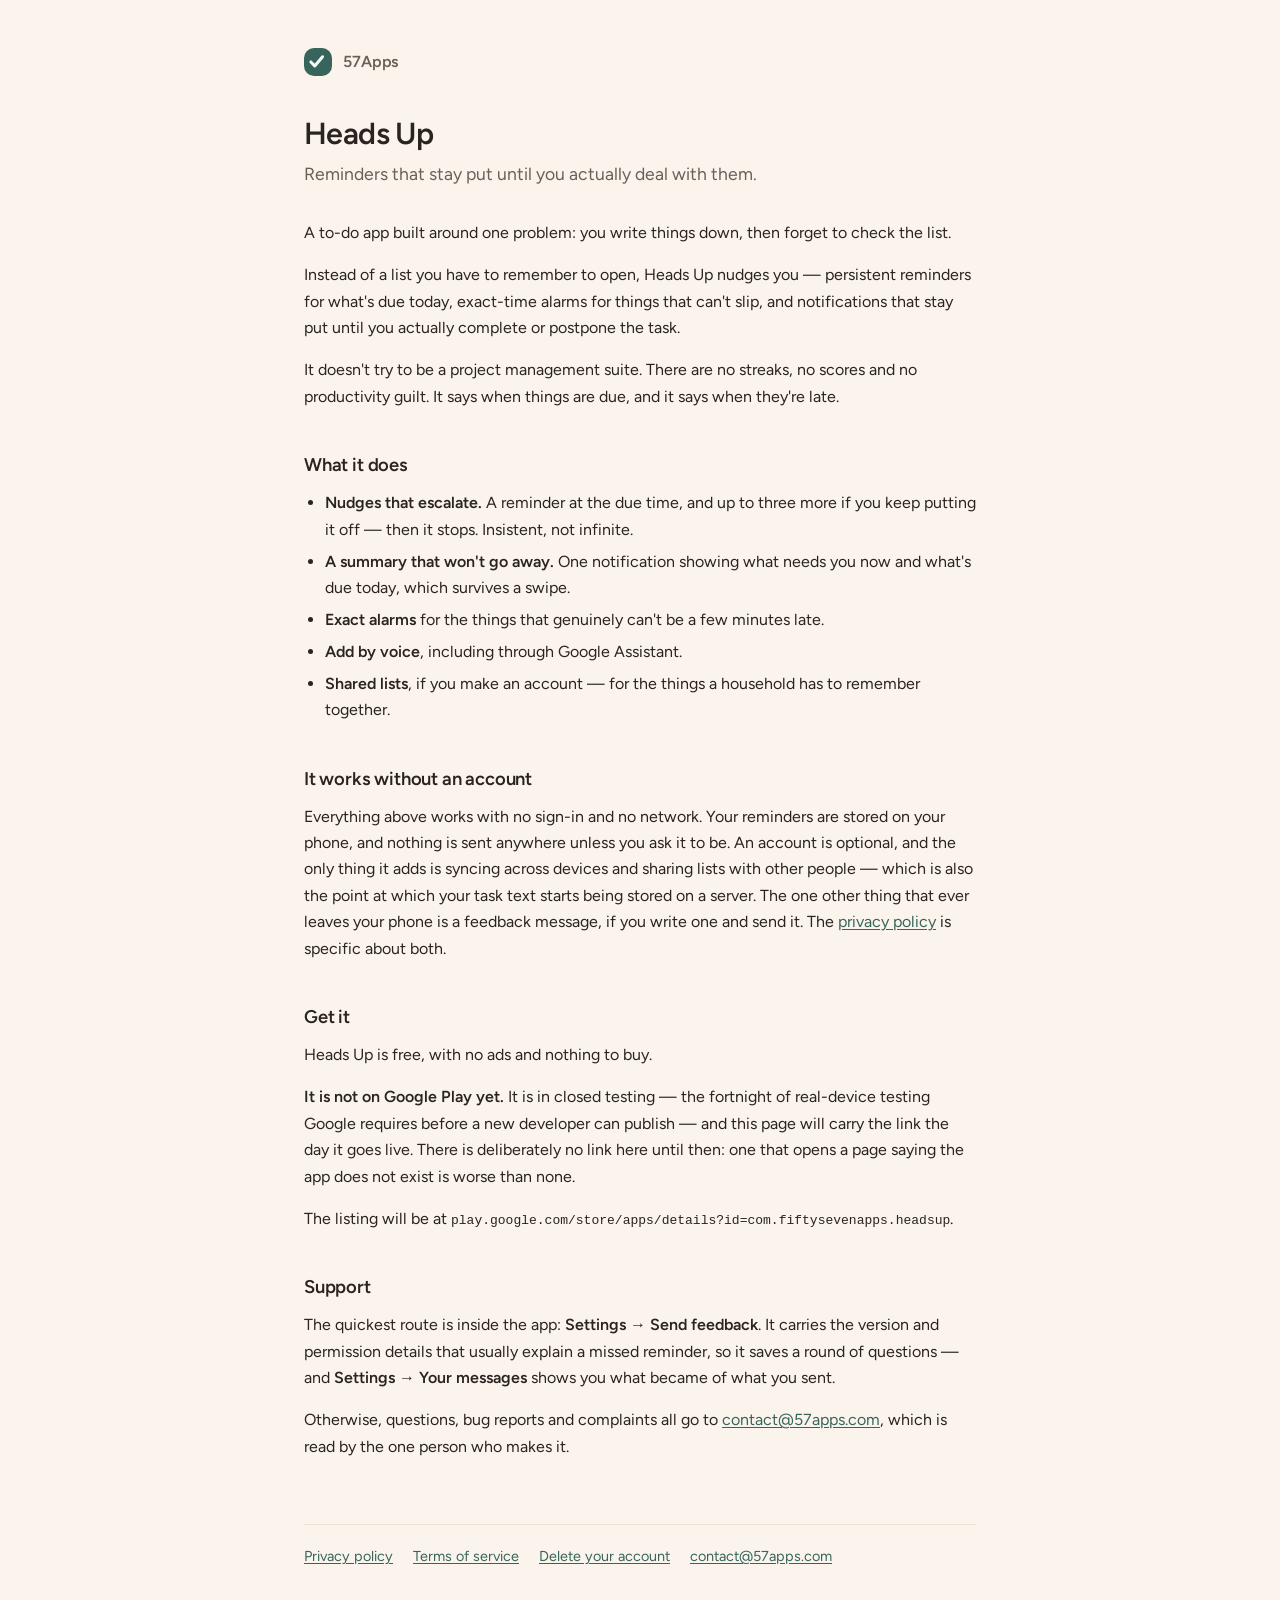
==== headsup/index.html @ 3720ea2e "Say that feedback leaves the phone, and correct two things that had drifted Heads Up has an in-app f" ====
<!doctype html>
<html lang="en">
<head>
<meta charset="utf-8">
<meta name="viewport" content="width=device-width, initial-scale=1">
<title>Heads Up — reminders that stay put</title>
<meta name="description" content="A to-do app built around one problem: you write things down, then forget to check the list. Heads Up nudges you until you deal with it.">
<meta name="theme-color" content="#FAF4EC" media="(prefers-color-scheme: light)">
<meta name="theme-color" content="#191512" media="(prefers-color-scheme: dark)">
<link rel="icon" type="image/png" sizes="32x32" href="/favicon-32.png">
<link rel="apple-touch-icon" href="/apple-touch-icon.png">
<link rel="stylesheet" href="/style.css">
</head>
<body>

<header class="site">
  <svg width="28" height="28" viewBox="0 0 32 32" aria-hidden="true">
    <rect width="32" height="32" fill="#37655C"/>
    <path d="M7.83 15.99 L12.29 20.45 L21.20 10.05"
          fill="none" stroke="#F2F8F5" stroke-width="3.53"
          stroke-linecap="round" stroke-linejoin="round"/>
  </svg>
  <a href="/">57Apps</a>
</header>

<h1>Heads Up</h1>
<p class="lede">Reminders that stay put until you actually deal with them.</p>

<p>A to-do app built around one problem: you write things down, then forget
to check the list.</p>

<p>Instead of a list you have to remember to open, Heads Up nudges you —
persistent reminders for what's due today, exact-time alarms for things that
can't slip, and notifications that stay put until you actually complete or
postpone the task.</p>

<p>It doesn't try to be a project management suite. There are no streaks, no
scores and no productivity guilt. It says when things are due, and it says
when they're late.</p>

<h2>What it does</h2>
<ul>
  <li><strong>Nudges that escalate.</strong> A reminder at the due time, and
  up to three more if you keep putting it off — then it stops. Insistent,
  not infinite.</li>
  <li><strong>A summary that won't go away.</strong> One notification showing
  what needs you now and what's due today, which survives a swipe.</li>
  <li><strong>Exact alarms</strong> for the things that genuinely can't be a
  few minutes late.</li>
  <li><strong>Add by voice</strong>, including through Google Assistant.</li>
  <li><strong>Shared lists</strong>, if you make an account — for the things
  a household has to remember together.</li>
</ul>

<h2>It works without an account</h2>
<p>Everything above works with no sign-in and no network. Your reminders are
stored on your phone, and nothing is sent anywhere unless you ask it to be.
An account is optional, and the only thing it adds is syncing across devices
and sharing lists with other people — which is also the point at which your
task text starts being stored on a server. The one other thing that ever
leaves your phone is a feedback message, if you write one and send it. The
<a href="/headsup/privacy-policy.html">privacy policy</a> is specific about
both.</p>

<h2>Get it</h2>
<p>Heads Up is free, with no ads and nothing to buy.</p>
<p><strong>It is not on Google Play yet.</strong> It is in closed testing —
the fortnight of real-device testing Google requires before a new developer
can publish — and this page will carry the link the day it goes live. There
is deliberately no link here until then: one that opens a page saying the app
does not exist is worse than none.</p>
<p>The listing will be at
<code>play.google.com/store/apps/details?id=com.fiftysevenapps.headsup</code>.</p>

<h2>Support</h2>
<p>The quickest route is inside the app: <strong>Settings → Send
feedback</strong>. It carries the version and permission details that usually
explain a missed reminder, so it saves a round of questions — and
<strong>Settings → Your messages</strong> shows you what became of what you
sent.</p>
<p>Otherwise, questions, bug reports and complaints all go to
<a href="mailto:contact@57apps.com">contact@57apps.com</a>, which is read by
the one person who makes it.</p>

<footer class="site">
  <a href="/headsup/privacy-policy.html">Privacy policy</a>
  <a href="/headsup/terms.html">Terms of service</a>
  <a href="/headsup/delete-account.html">Delete your account</a>
  <a href="mailto:contact@57apps.com">contact@57apps.com</a>
</footer>

</body>
</html>
---- style.css ----
/* Hearth, on the web.
 *
 * The colours are copied across from lib/theme/hearth_colors.dart in the
 * Heads Up repo, which is the only place in the app allowed to hold a hex
 * literal. If a token is retuned there, retune it here too — this file is
 * the one place on the site that knows what a colour is.
 *
 * Figtree is self-hosted rather than pulled from Google Fonts. A CDN link
 * would make a third-party request that the privacy policy would then have
 * to disclose, and it would cost the site the plainest true thing it can
 * say: that it loads nothing from anyone else.
 */

@font-face {
  font-family: 'Figtree';
  src: url('/fonts/Figtree-400.ttf') format('truetype');
  font-weight: 400;
  font-display: swap;
}

@font-face {
  font-family: 'Figtree';
  src: url('/fonts/Figtree-600.ttf') format('truetype');
  font-weight: 600;
  font-display: swap;
}

:root {
  color-scheme: light dark;
  --bg: #FAF4EC;
  --surface: #FFFDFA;
  --fg: #2A2320;
  --muted: #6B5F58;
  --faint: #8A7B72;
  --edge: #EDE3D7;
  --primary: #37655C;
  --accent: #A8442A;
}

@media (prefers-color-scheme: dark) {
  :root {
    --bg: #191512;
    --surface: #241E19;
    --fg: #F4EDE5;
    --muted: #C7B8AC;
    --faint: #A99C92;
    --edge: #332B25;
    --primary: #8FC3B6;
    --accent: #F09B76;
  }
}

body {
  background: var(--bg);
  color: var(--fg);
  font-family: 'Figtree', -apple-system, BlinkMacSystemFont, 'Segoe UI',
    Roboto, Helvetica, Arial, sans-serif;
  line-height: 1.65;
  max-width: 42rem;
  margin: 0 auto;
  padding: 3rem 1.5rem 5rem;
  -webkit-text-size-adjust: 100%;
}

h1 {
  font-size: 1.9rem;
  font-weight: 600;
  line-height: 1.2;
  letter-spacing: -0.02em;
  margin: 0 0 0.4rem;
}

h2 {
  font-size: 1.15rem;
  font-weight: 600;
  letter-spacing: -0.01em;
  margin: 2.5rem 0 0.6rem;
}

h3 {
  font-size: 1rem;
  font-weight: 600;
  margin: 1.6rem 0 0.4rem;
}

p, ul, ol, table {
  margin: 0 0 1rem;
}

ul, ol {
  padding-left: 1.3rem;
}

li {
  margin-bottom: 0.35rem;
}

a {
  color: var(--primary);
  text-underline-offset: 0.15em;
}

strong {
  font-weight: 600;
}

.lede {
  font-size: 1.1rem;
  color: var(--muted);
  margin-bottom: 2rem;
}

.updated {
  color: var(--faint);
  font-size: 0.9rem;
  margin: 0 0 2.5rem;
}

/* Nothing in Hearth is sharp; the smallest radius in the system is 10px. */
.card {
  background: var(--surface);
  border: 1px solid var(--edge);
  border-radius: 14px;
  padding: 1.1rem 1.25rem;
  margin: 0 0 1.25rem;
}

.card :last-child {
  margin-bottom: 0;
}

.card h2, .card h3 {
  margin-top: 0;
}

/* For the things a reader most needs to notice — the ones a policy would
 * normally bury. */
.callout {
  border-left: 3px solid var(--accent);
  padding-left: 1rem;
  margin: 0 0 1.25rem;
}

table {
  border-collapse: collapse;
  width: 100%;
  font-size: 0.95rem;
}

th, td {
  text-align: left;
  vertical-align: top;
  padding: 0.5rem 0.75rem 0.5rem 0;
  border-bottom: 1px solid var(--edge);
}

th {
  font-weight: 600;
  color: var(--muted);
}

/* Wide content scrolls inside itself rather than the page. */
.scroll-x {
  overflow-x: auto;
}

header.site {
  display: flex;
  align-items: center;
  gap: 0.7rem;
  margin-bottom: 2.5rem;
}

header.site svg {
  border-radius: 10px;
  flex: none;
}

header.site a {
  color: var(--muted);
  font-weight: 600;
  text-decoration: none;
  letter-spacing: -0.01em;
}

footer.site {
  margin-top: 4rem;
  padding-top: 1.25rem;
  border-top: 1px solid var(--edge);
  color: var(--faint);
  font-size: 0.9rem;
}

footer.site a {
  margin-right: 1rem;
  display: inline-block;
}

.back {
  display: inline-block;
  margin-bottom: 1.5rem;
  color: var(--muted);
  font-size: 0.9rem;
}
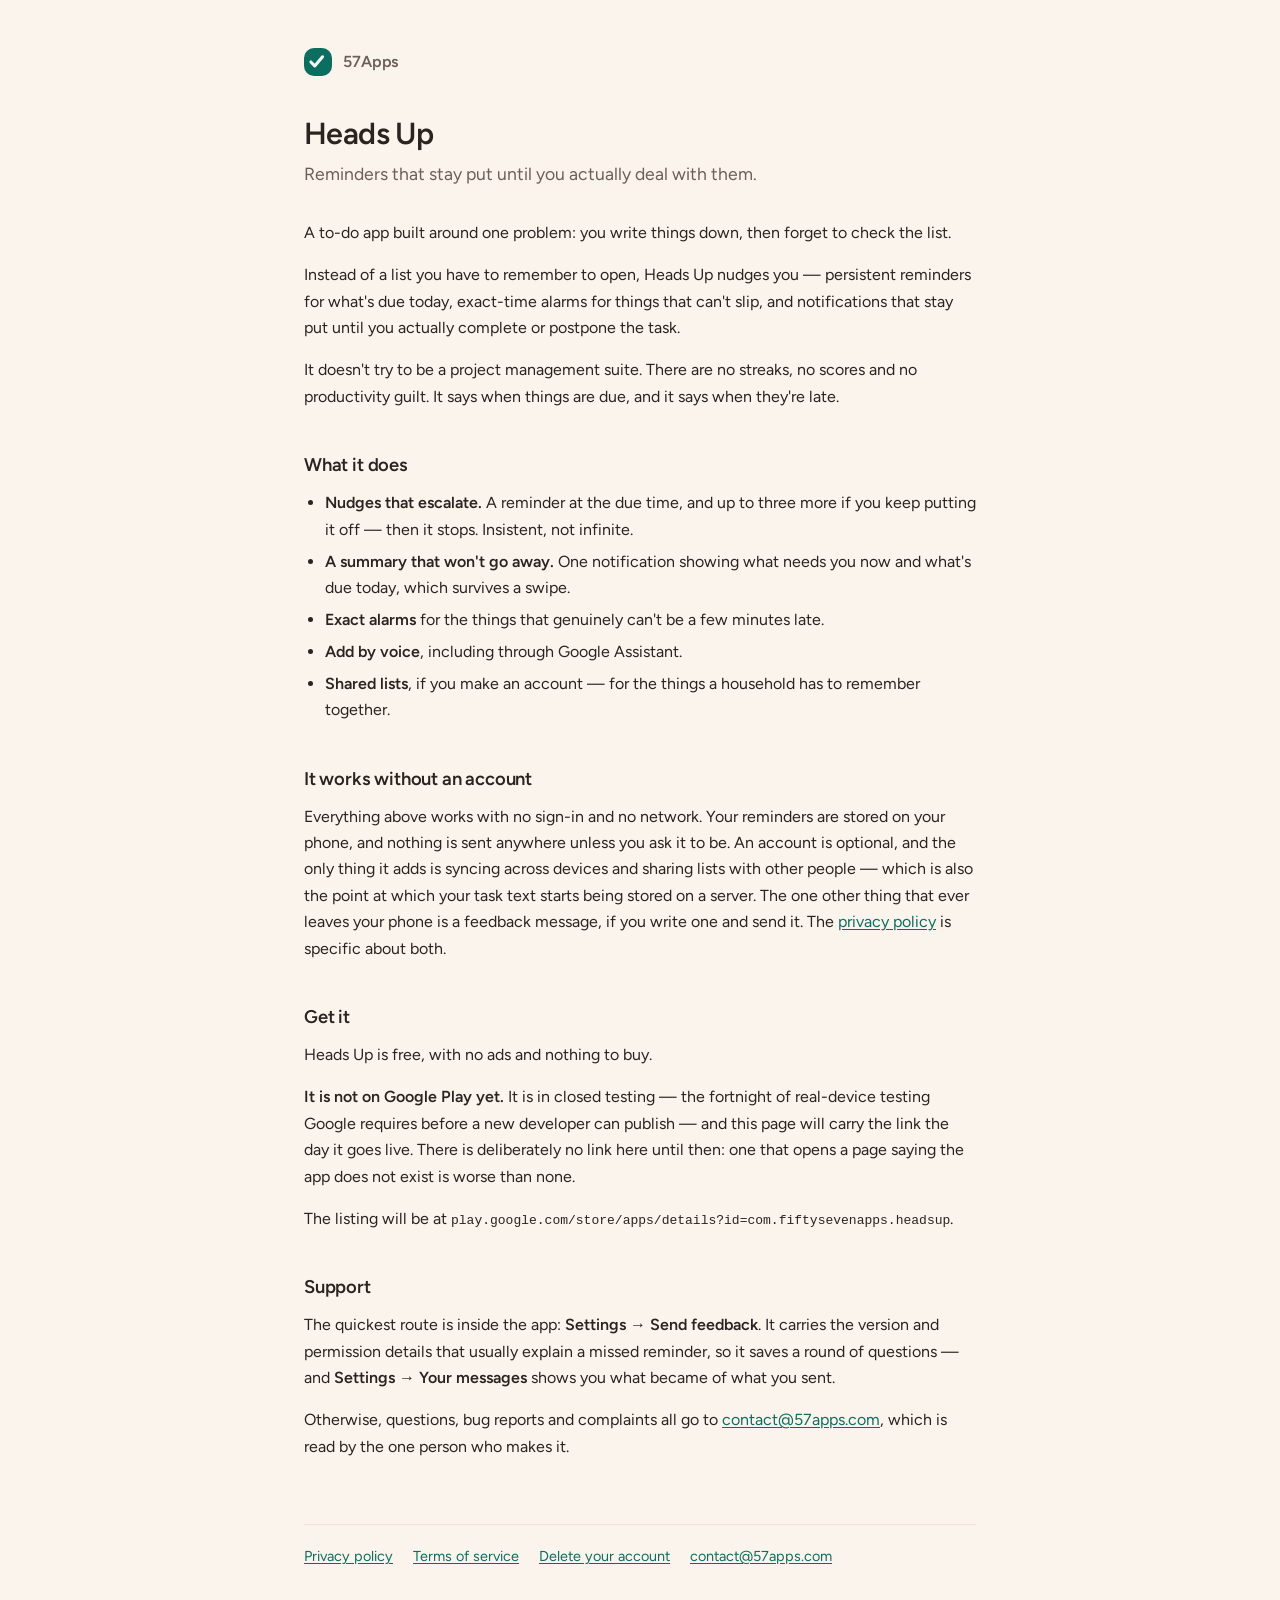
==== commit 91649ee6: "Follow the app to its deeper teal Heads Up shipped palette v2, which raised the chroma on the semant" ====
--- a/headsup/index.html
+++ b/headsup/index.html
@@ -15,9 +15,9 @@
 
 <header class="site">
   <svg width="28" height="28" viewBox="0 0 32 32" aria-hidden="true">
-    <rect width="32" height="32" fill="#37655C"/>
+    <rect width="32" height="32" fill="#0B6E5F"/>
     <path d="M7.83 15.99 L12.29 20.45 L21.20 10.05"
-          fill="none" stroke="#F2F8F5" stroke-width="3.53"
+          fill="none" stroke="#F0FAF7" stroke-width="3.53"
           stroke-linecap="round" stroke-linejoin="round"/>
   </svg>
   <a href="/">57Apps</a>
--- a/style.css
+++ b/style.css
@@ -33,20 +33,20 @@
   --muted: #6B5F58;
   --faint: #8A7B72;
   --edge: #EDE3D7;
-  --primary: #37655C;
-  --accent: #A8442A;
+  --primary: #0B6E5F;
+  --accent: #C0350F;
 }
 
 @media (prefers-color-scheme: dark) {
   :root {
-    --bg: #191512;
-    --surface: #241E19;
+    --bg: #17130F;
+    --surface: #221C17;
     --fg: #F4EDE5;
     --muted: #C7B8AC;
     --faint: #A99C92;
-    --edge: #332B25;
-    --primary: #8FC3B6;
-    --accent: #F09B76;
+    --edge: #332A23;
+    --primary: #4FD6BC;
+    --accent: #FF8A5C;
   }
 }
 
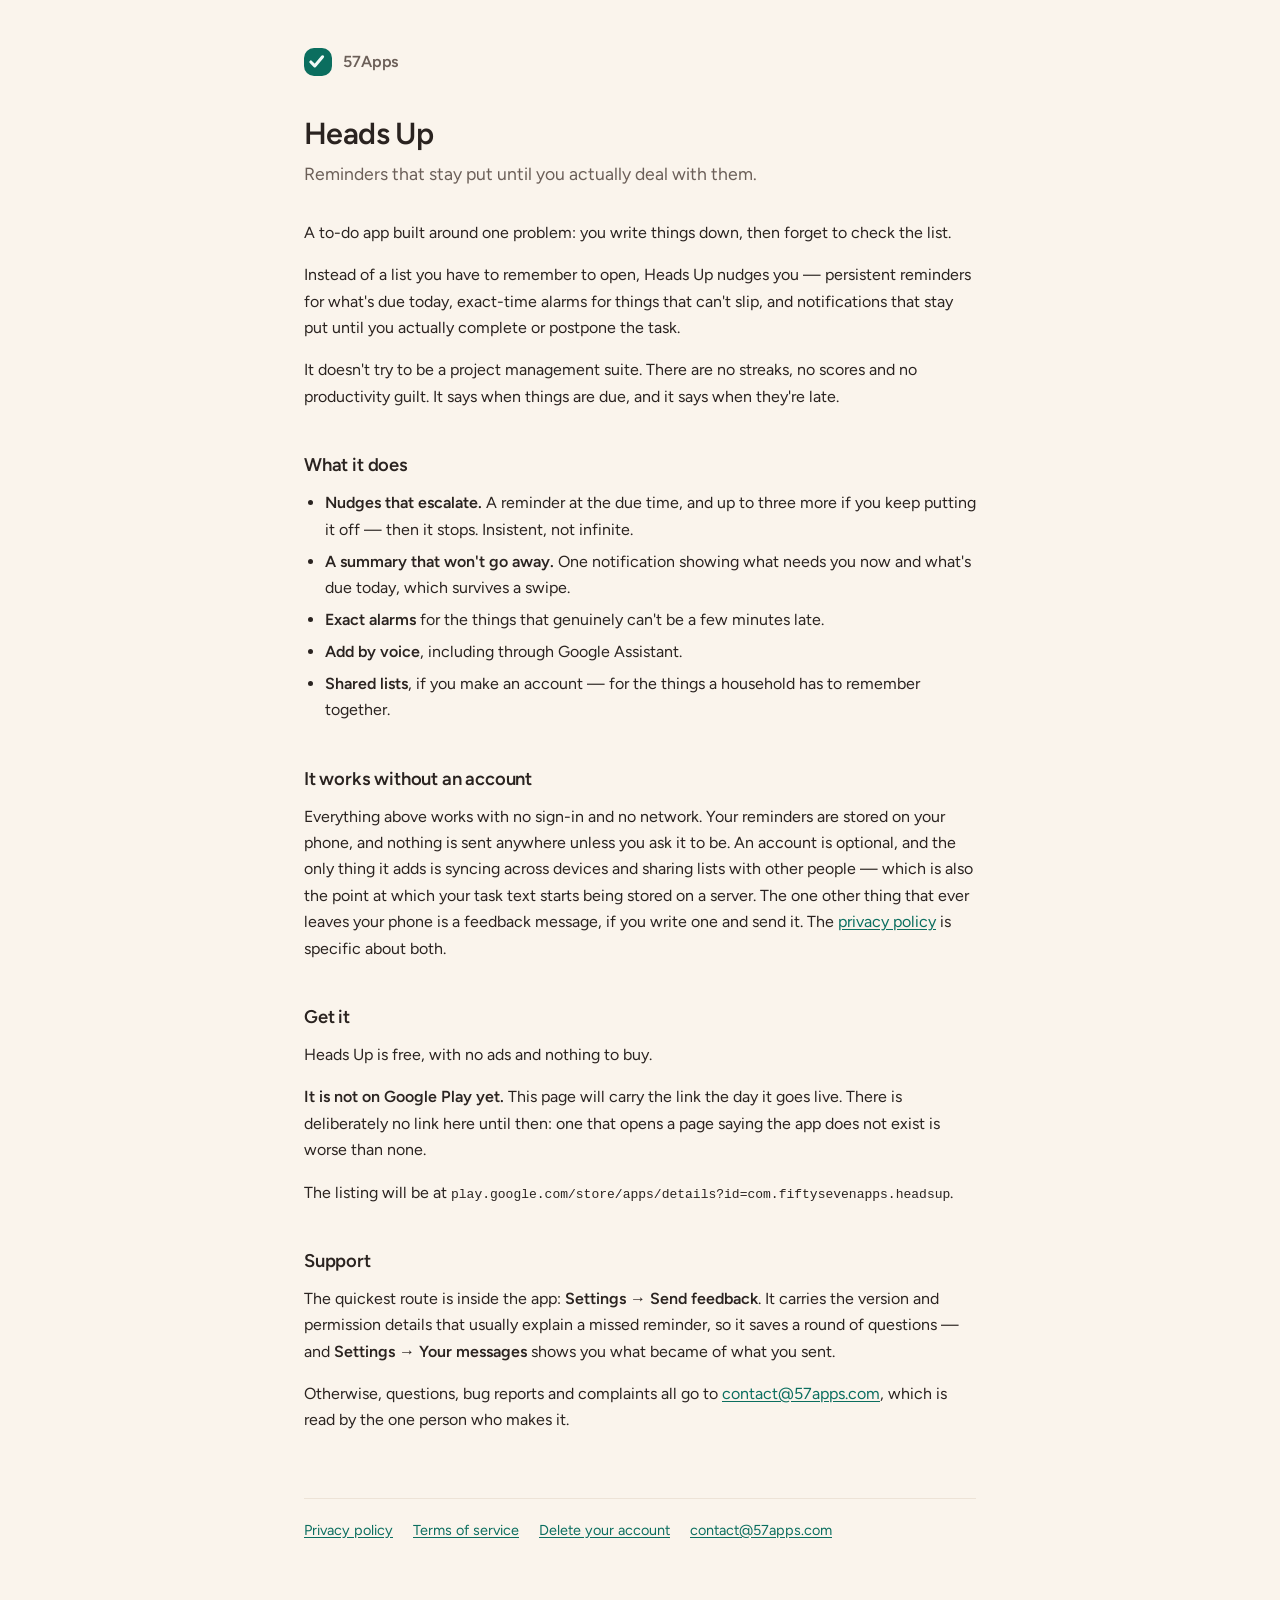
==== commit e5584a41: "Stop claiming a testing gate that does not apply, and name the colour that syncs An audit of all fou" ====
--- a/headsup/index.html
+++ b/headsup/index.html
@@ -6,7 +6,7 @@
 <title>Heads Up — reminders that stay put</title>
 <meta name="description" content="A to-do app built around one problem: you write things down, then forget to check the list. Heads Up nudges you until you deal with it.">
 <meta name="theme-color" content="#FAF4EC" media="(prefers-color-scheme: light)">
-<meta name="theme-color" content="#191512" media="(prefers-color-scheme: dark)">
+<meta name="theme-color" content="#17130F" media="(prefers-color-scheme: dark)">
 <link rel="icon" type="image/png" sizes="32x32" href="/favicon-32.png">
 <link rel="apple-touch-icon" href="/apple-touch-icon.png">
 <link rel="stylesheet" href="/style.css">
@@ -64,11 +64,9 @@
 
 <h2>Get it</h2>
 <p>Heads Up is free, with no ads and nothing to buy.</p>
-<p><strong>It is not on Google Play yet.</strong> It is in closed testing —
-the fortnight of real-device testing Google requires before a new developer
-can publish — and this page will carry the link the day it goes live. There
-is deliberately no link here until then: one that opens a page saying the app
-does not exist is worse than none.</p>
+<p><strong>It is not on Google Play yet.</strong> This page will carry the
+link the day it goes live. There is deliberately no link here until then: one
+that opens a page saying the app does not exist is worse than none.</p>
 <p>The listing will be at
 <code>play.google.com/store/apps/details?id=com.fiftysevenapps.headsup</code>.</p>
 
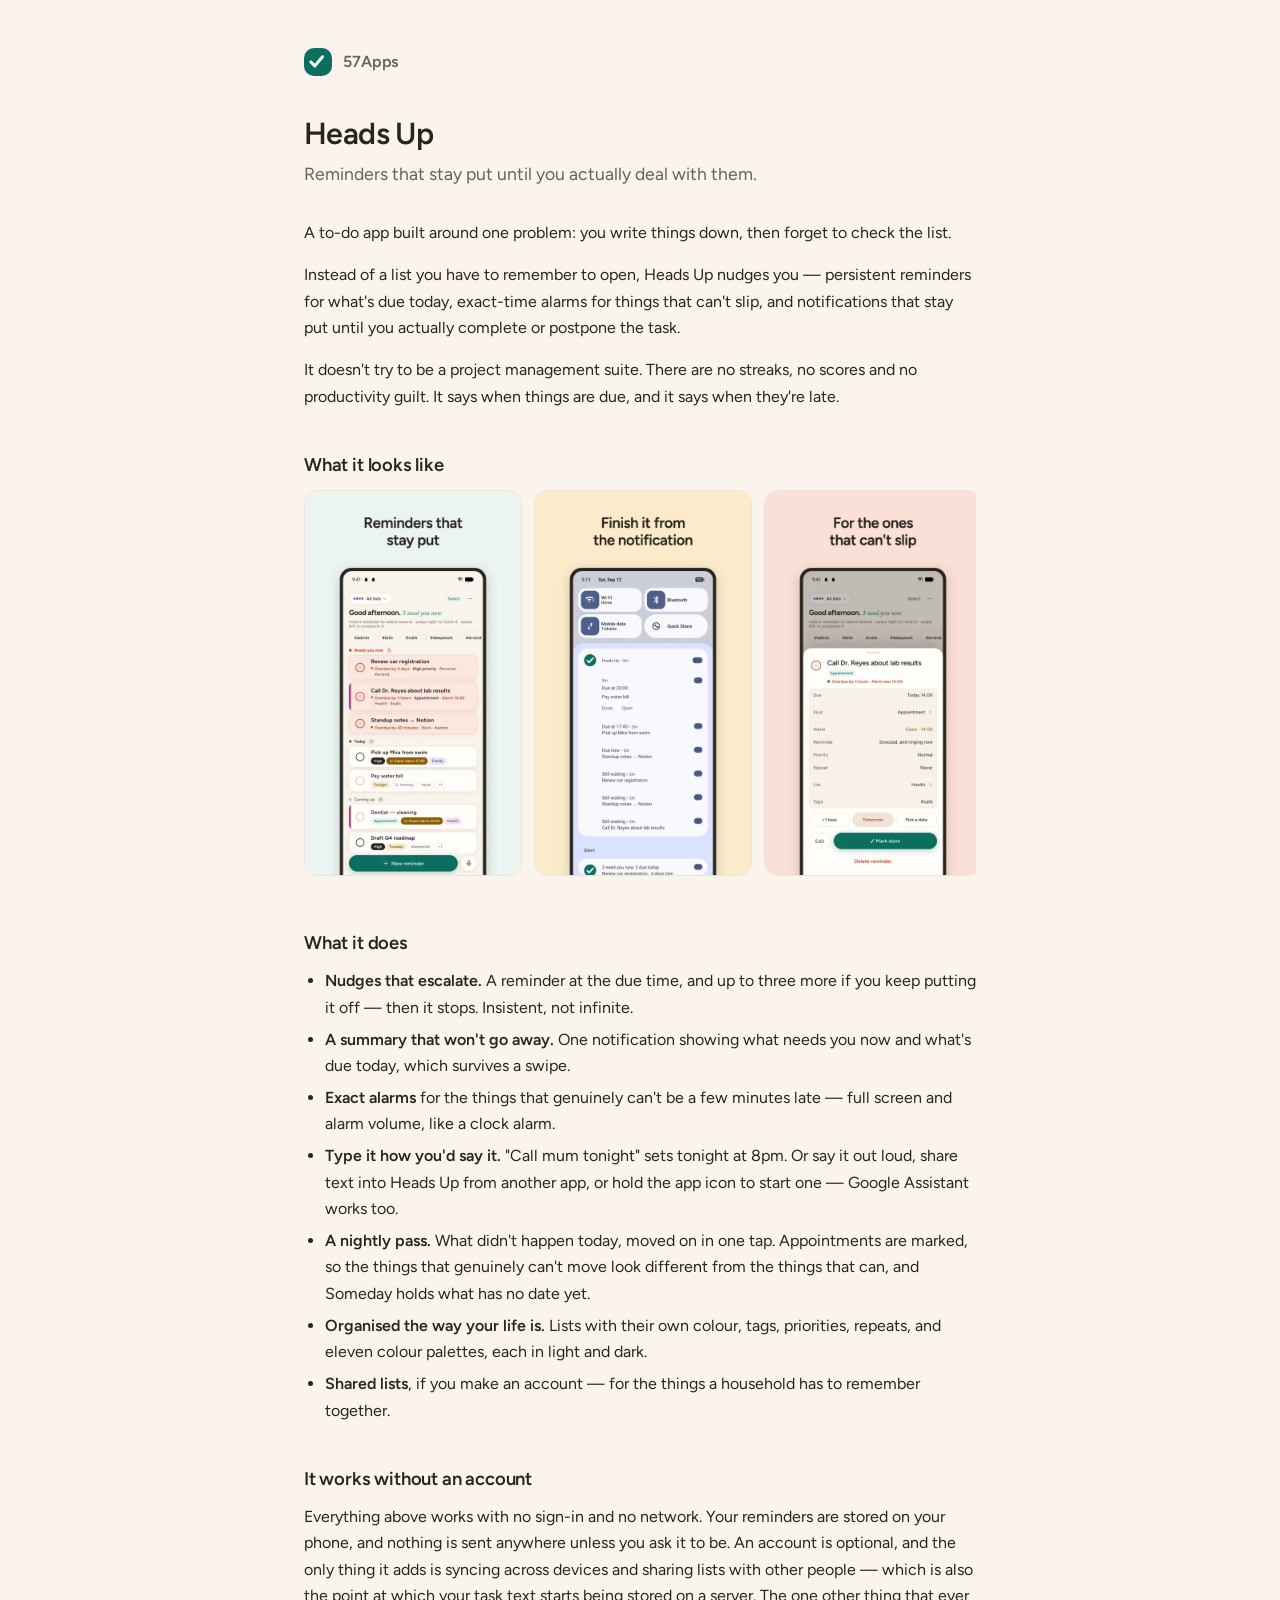
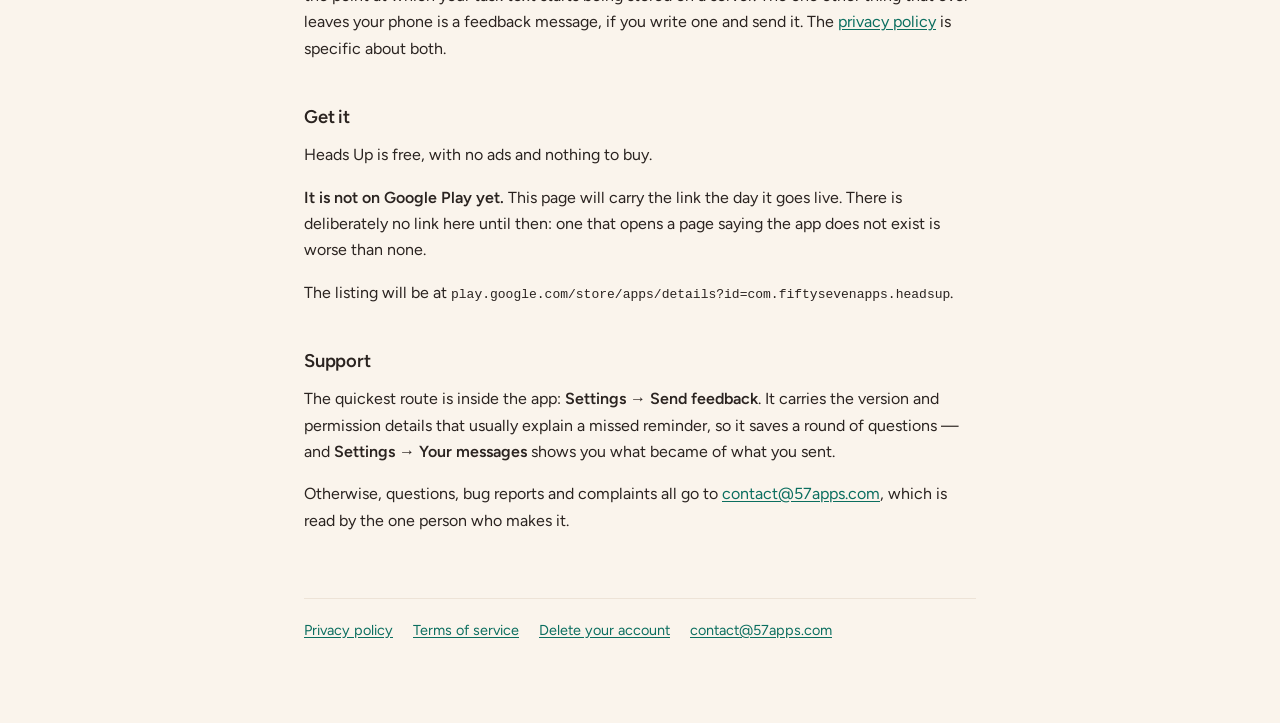
==== commit 3ce84701: "Show the app, and correct two things the policy had backwards The Heads Up page now carries the eigh" ====
--- a/headsup/index.html
+++ b/headsup/index.html
@@ -38,6 +38,26 @@
 scores and no productivity guilt. It says when things are due, and it says
 when they're late.</p>
 
+<h2>What it looks like</h2>
+<div class="shots" aria-label="Screenshots of Heads Up">
+  <img src="/headsup/screenshots/01-home.webp" width="540" height="960"
+       alt="Home screen: reminders that stay put" loading="lazy">
+  <img src="/headsup/screenshots/02-notifications.webp" width="540" height="960"
+       alt="A reminder in the notification shade, with Done and Open buttons" loading="lazy">
+  <img src="/headsup/screenshots/03-detail.webp" width="540" height="960"
+       alt="A reminder's detail sheet, for the ones that can't slip" loading="lazy">
+  <img src="/headsup/screenshots/04-add-reminder.webp" width="540" height="960"
+       alt="Adding a reminder by typing it how you'd say it" loading="lazy">
+  <img src="/headsup/screenshots/05-plan-tomorrow.webp" width="540" height="960"
+       alt="The nightly pass: what didn't happen, moved in one tap" loading="lazy">
+  <img src="/headsup/screenshots/06-lists.webp" width="540" height="960"
+       alt="Lists, one for each part of your life" loading="lazy">
+  <img src="/headsup/screenshots/07-themes.webp" width="540" height="960"
+       alt="Four of the eleven colour palettes, light and dark" loading="lazy">
+  <img src="/headsup/screenshots/08-welcome.webp" width="540" height="960"
+       alt="The welcome screen: works offline, with no account" loading="lazy">
+</div>
+
 <h2>What it does</h2>
 <ul>
   <li><strong>Nudges that escalate.</strong> A reminder at the due time, and
@@ -46,8 +66,17 @@
   <li><strong>A summary that won't go away.</strong> One notification showing
   what needs you now and what's due today, which survives a swipe.</li>
   <li><strong>Exact alarms</strong> for the things that genuinely can't be a
-  few minutes late.</li>
-  <li><strong>Add by voice</strong>, including through Google Assistant.</li>
+  few minutes late — full screen and alarm volume, like a clock alarm.</li>
+  <li><strong>Type it how you'd say it.</strong> "Call mum tonight" sets
+  tonight at 8pm. Or say it out loud, share text into Heads Up from another
+  app, or hold the app icon to start one — Google Assistant works too.</li>
+  <li><strong>A nightly pass.</strong> What didn't happen today, moved on in
+  one tap. Appointments are marked, so the things that genuinely can't move
+  look different from the things that can, and Someday holds what has no
+  date yet.</li>
+  <li><strong>Organised the way your life is.</strong> Lists with their own
+  colour, tags, priorities, repeats, and eleven colour palettes, each in
+  light and dark.</li>
   <li><strong>Shared lists</strong>, if you make an account — for the things
   a household has to remember together.</li>
 </ul>
--- a/style.css
+++ b/style.css
@@ -164,6 +164,29 @@
   overflow-x: auto;
 }
 
+/* The store screenshots, as a strip that scrolls sideways. Eight portrait
+ * frames in a 42rem column would otherwise be a page of thumbnails; a strip
+ * keeps each one large enough to read. The images are same-origin WebP,
+ * downscaled from the store composites, so the site still loads nothing
+ * from anyone else. */
+.shots {
+  display: flex;
+  gap: 0.75rem;
+  overflow-x: auto;
+  scroll-snap-type: x mandatory;
+  padding-bottom: 0.75rem;
+  margin: 0 0 1rem;
+}
+
+.shots img {
+  flex: none;
+  width: 13.5rem;
+  height: auto;
+  border-radius: 14px;
+  border: 1px solid var(--edge);
+  scroll-snap-align: start;
+}
+
 header.site {
   display: flex;
   align-items: center;
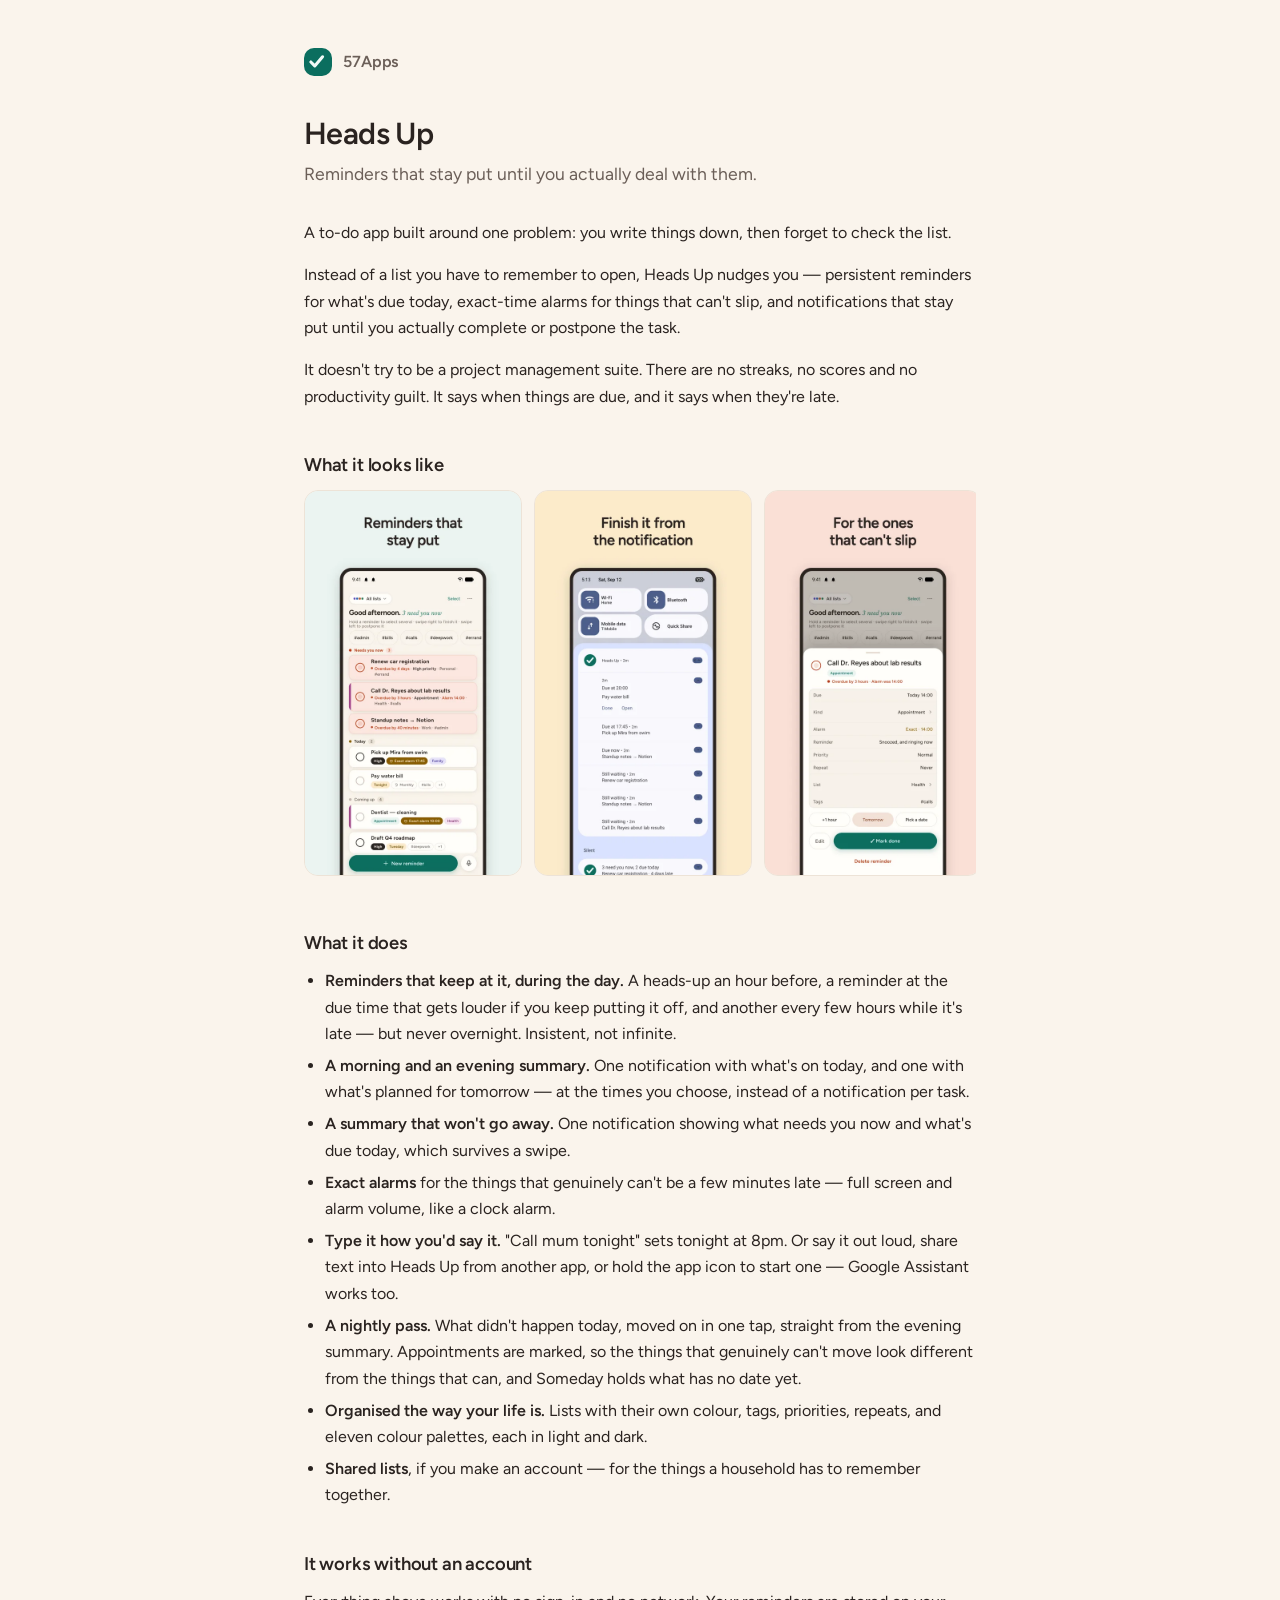
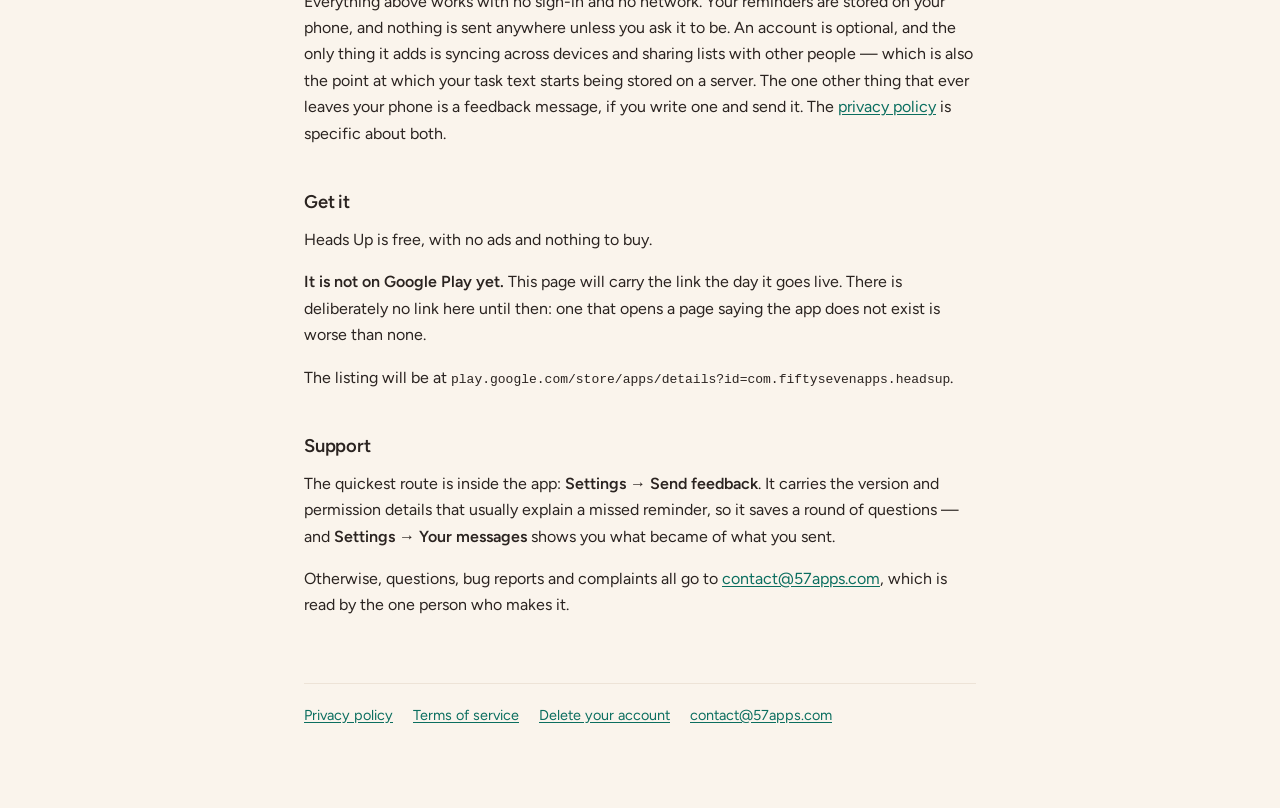
==== commit 4d369877: "Describe the morning and evening summaries, and the quiet night Heads Up now sends one summary in th" ====
--- a/headsup/index.html
+++ b/headsup/index.html
@@ -60,9 +60,13 @@
 
 <h2>What it does</h2>
 <ul>
-  <li><strong>Nudges that escalate.</strong> A reminder at the due time, and
-  up to three more if you keep putting it off — then it stops. Insistent,
-  not infinite.</li>
+  <li><strong>Reminders that keep at it, during the day.</strong> A heads-up
+  an hour before, a reminder at the due time that gets louder if you keep
+  putting it off, and another every few hours while it's late — but never
+  overnight. Insistent, not infinite.</li>
+  <li><strong>A morning and an evening summary.</strong> One notification
+  with what's on today, and one with what's planned for tomorrow — at the
+  times you choose, instead of a notification per task.</li>
   <li><strong>A summary that won't go away.</strong> One notification showing
   what needs you now and what's due today, which survives a swipe.</li>
   <li><strong>Exact alarms</strong> for the things that genuinely can't be a
@@ -71,7 +75,7 @@
   tonight at 8pm. Or say it out loud, share text into Heads Up from another
   app, or hold the app icon to start one — Google Assistant works too.</li>
   <li><strong>A nightly pass.</strong> What didn't happen today, moved on in
-  one tap. Appointments are marked, so the things that genuinely can't move
+  one tap, straight from the evening summary. Appointments are marked, so the things that genuinely can't move
   look different from the things that can, and Someday holds what has no
   date yet.</li>
   <li><strong>Organised the way your life is.</strong> Lists with their own
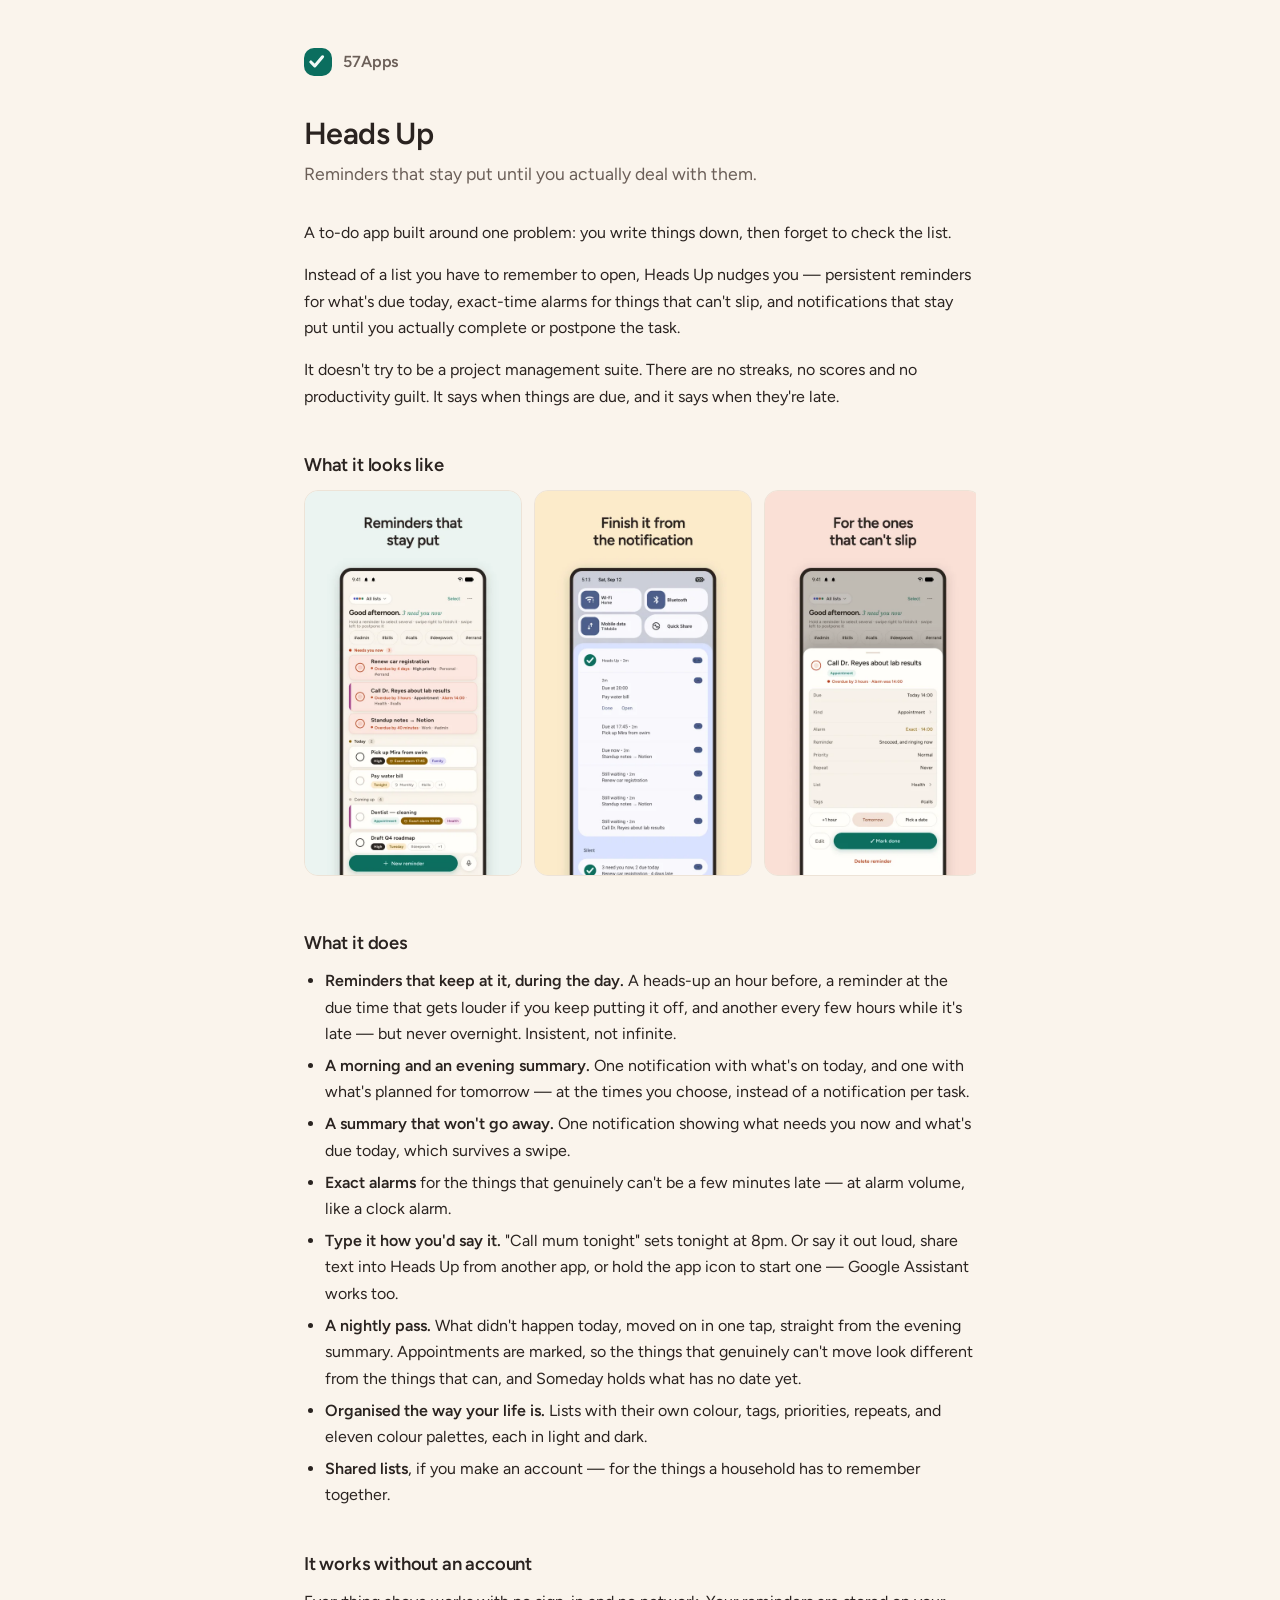
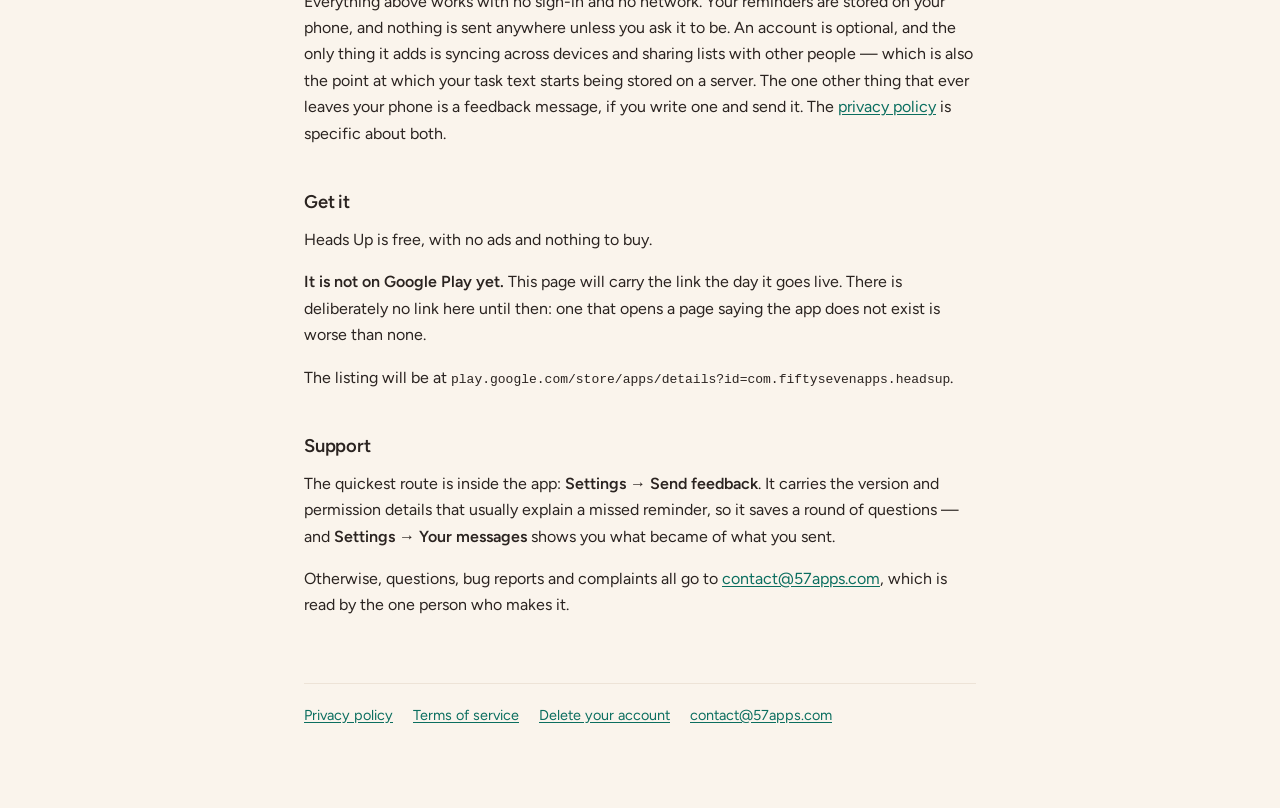
==== commit cb75bd55: "Say what Google sign-in hands over, and drop two permissions the app gave up Sign in with Google pas" ====
--- a/headsup/index.html
+++ b/headsup/index.html
@@ -70,7 +70,7 @@
   <li><strong>A summary that won't go away.</strong> One notification showing
   what needs you now and what's due today, which survives a swipe.</li>
   <li><strong>Exact alarms</strong> for the things that genuinely can't be a
-  few minutes late — full screen and alarm volume, like a clock alarm.</li>
+  few minutes late — at alarm volume, like a clock alarm.</li>
   <li><strong>Type it how you'd say it.</strong> "Call mum tonight" sets
   tonight at 8pm. Or say it out loud, share text into Heads Up from another
   app, or hold the app icon to start one — Google Assistant works too.</li>
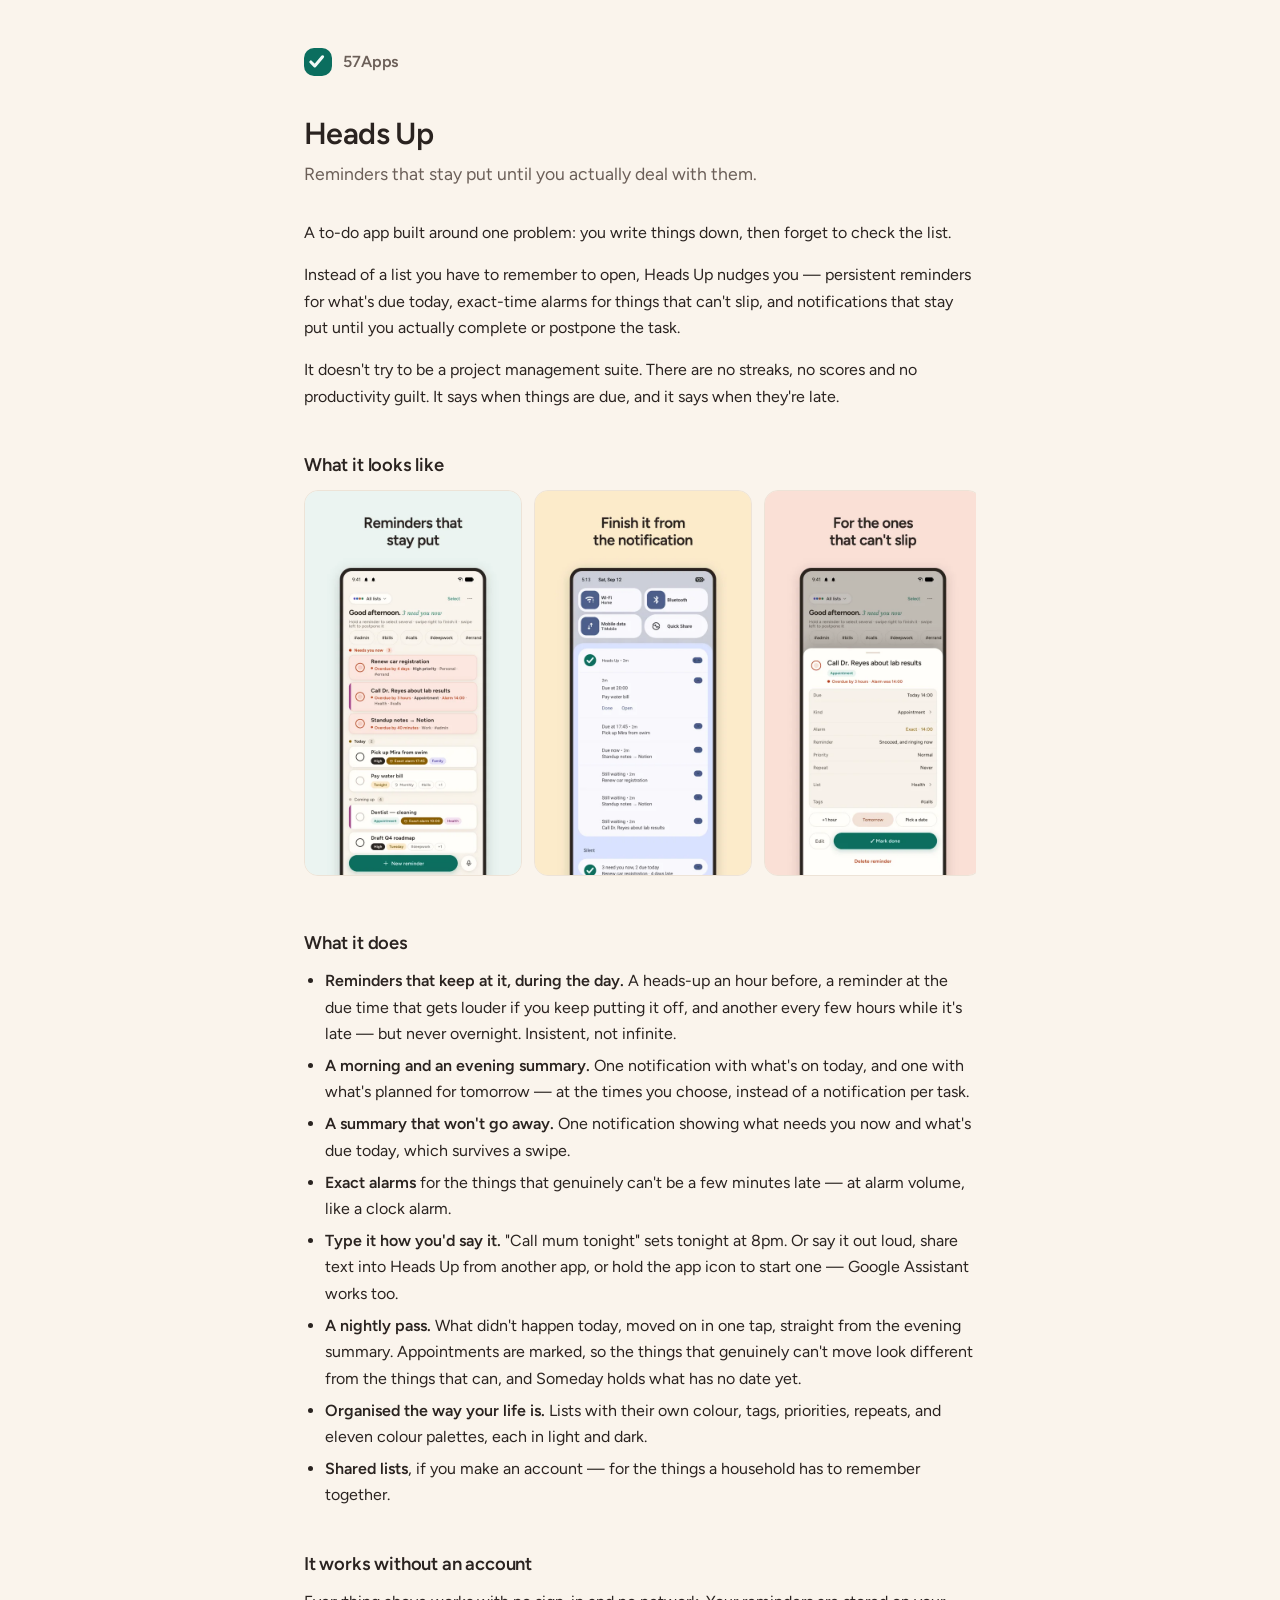
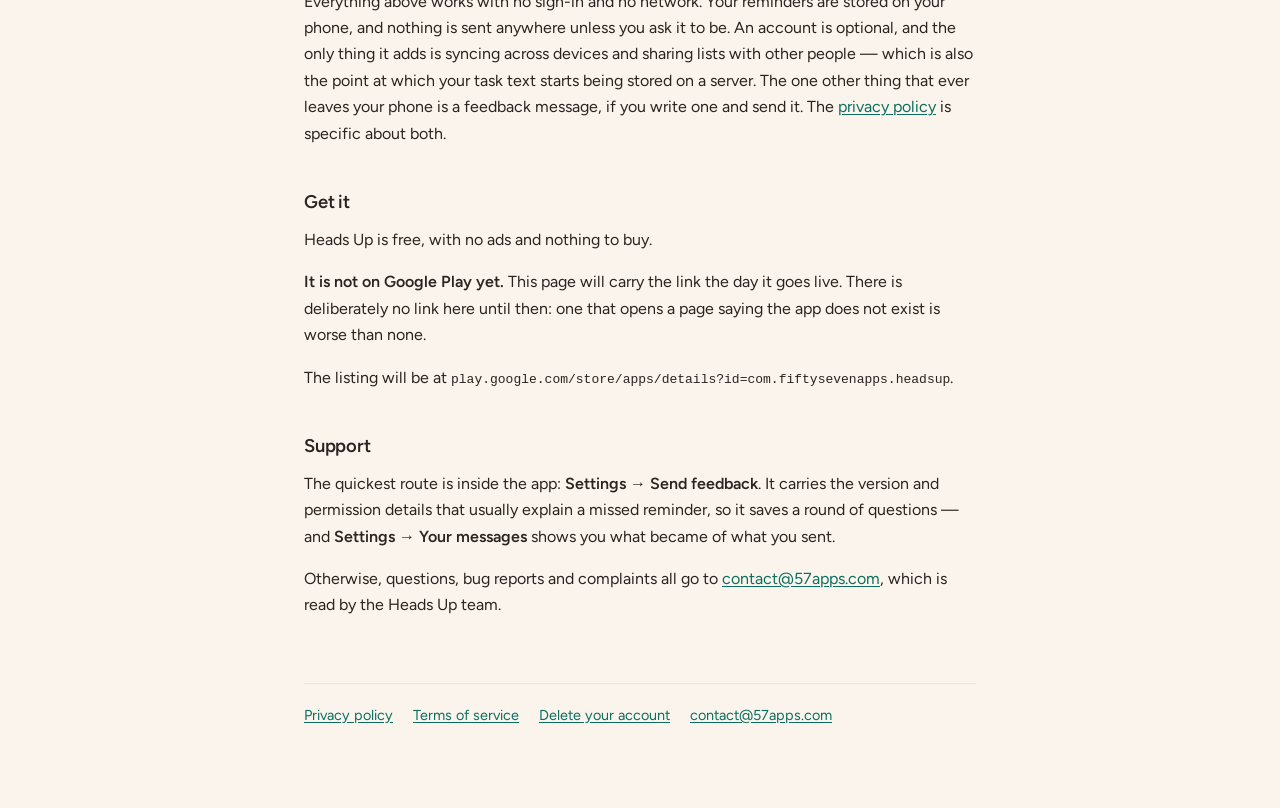
==== commit 3927f134: "Speak for the Heads Up team, not one person The support line said a message is read by "the one pers" ====
--- a/headsup/index.html
+++ b/headsup/index.html
@@ -111,7 +111,7 @@
 sent.</p>
 <p>Otherwise, questions, bug reports and complaints all go to
 <a href="mailto:contact@57apps.com">contact@57apps.com</a>, which is read by
-the one person who makes it.</p>
+the Heads Up team.</p>
 
 <footer class="site">
   <a href="/headsup/privacy-policy.html">Privacy policy</a>
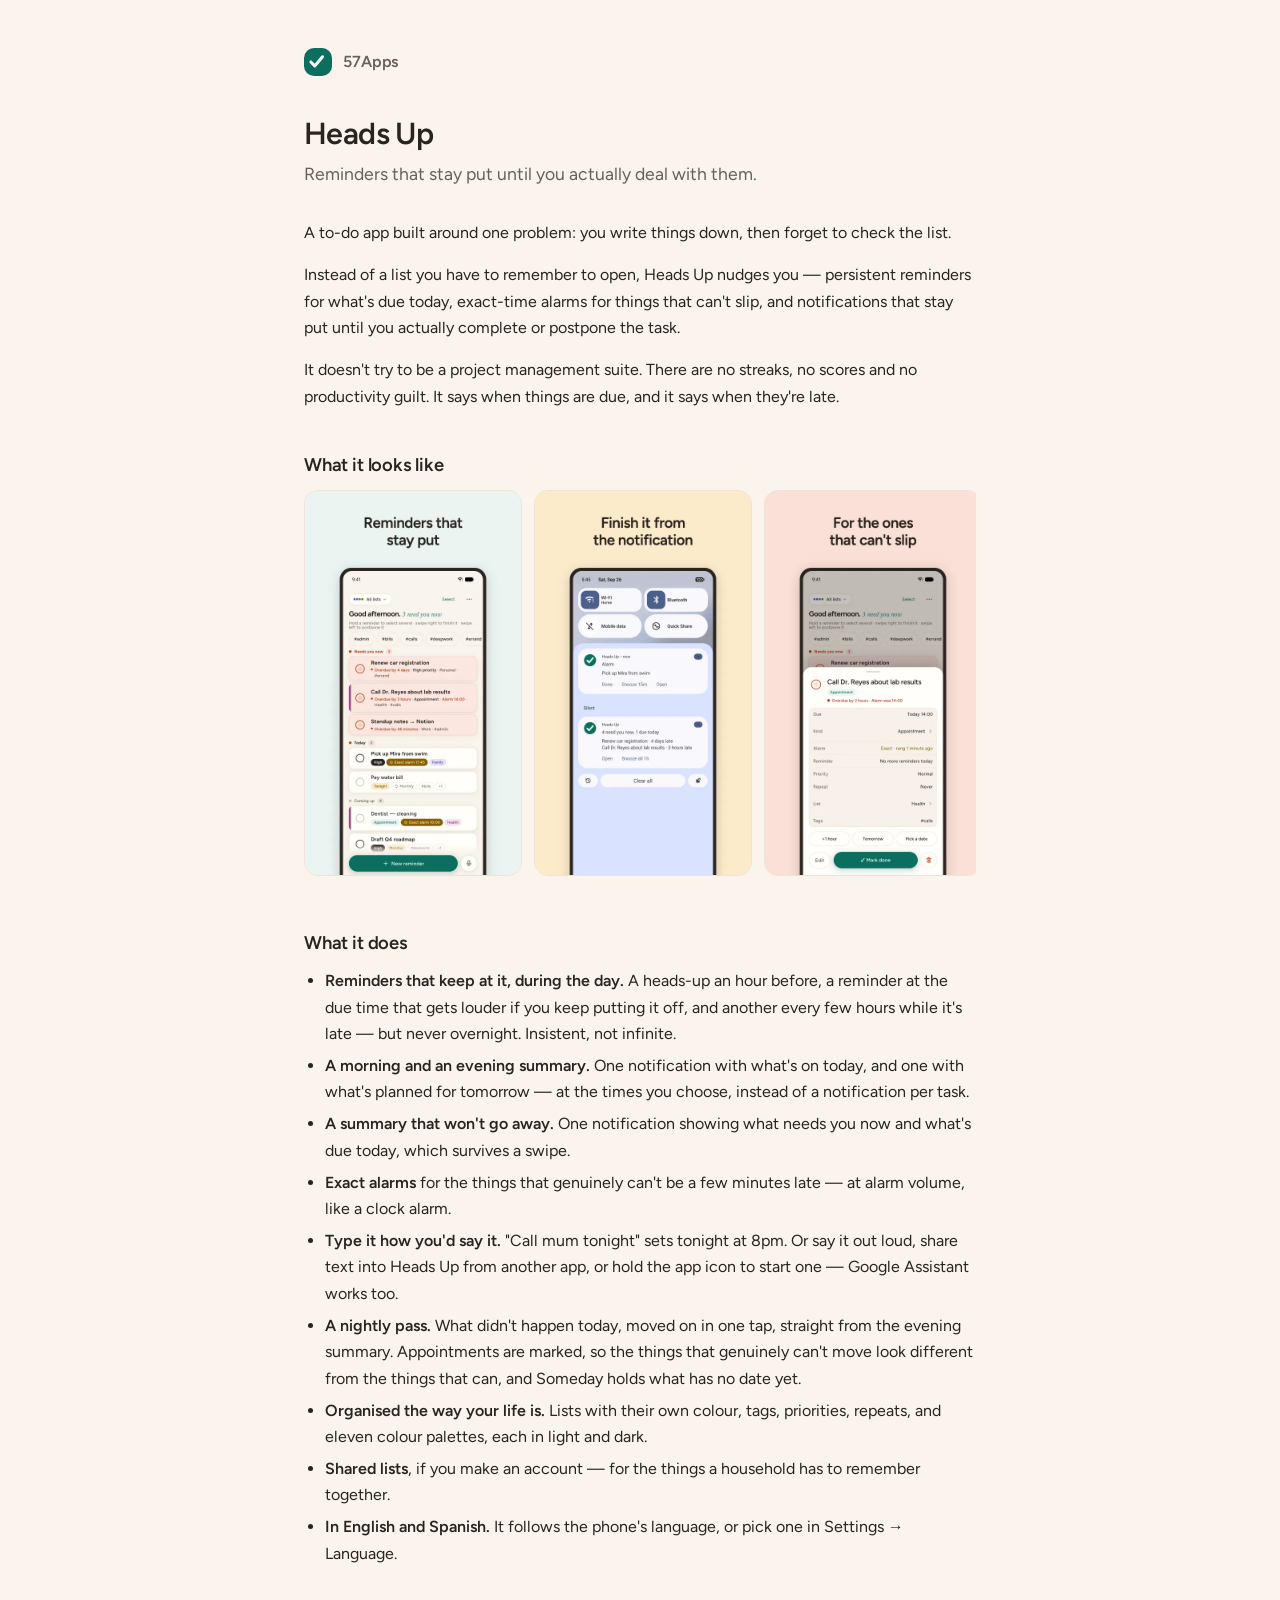
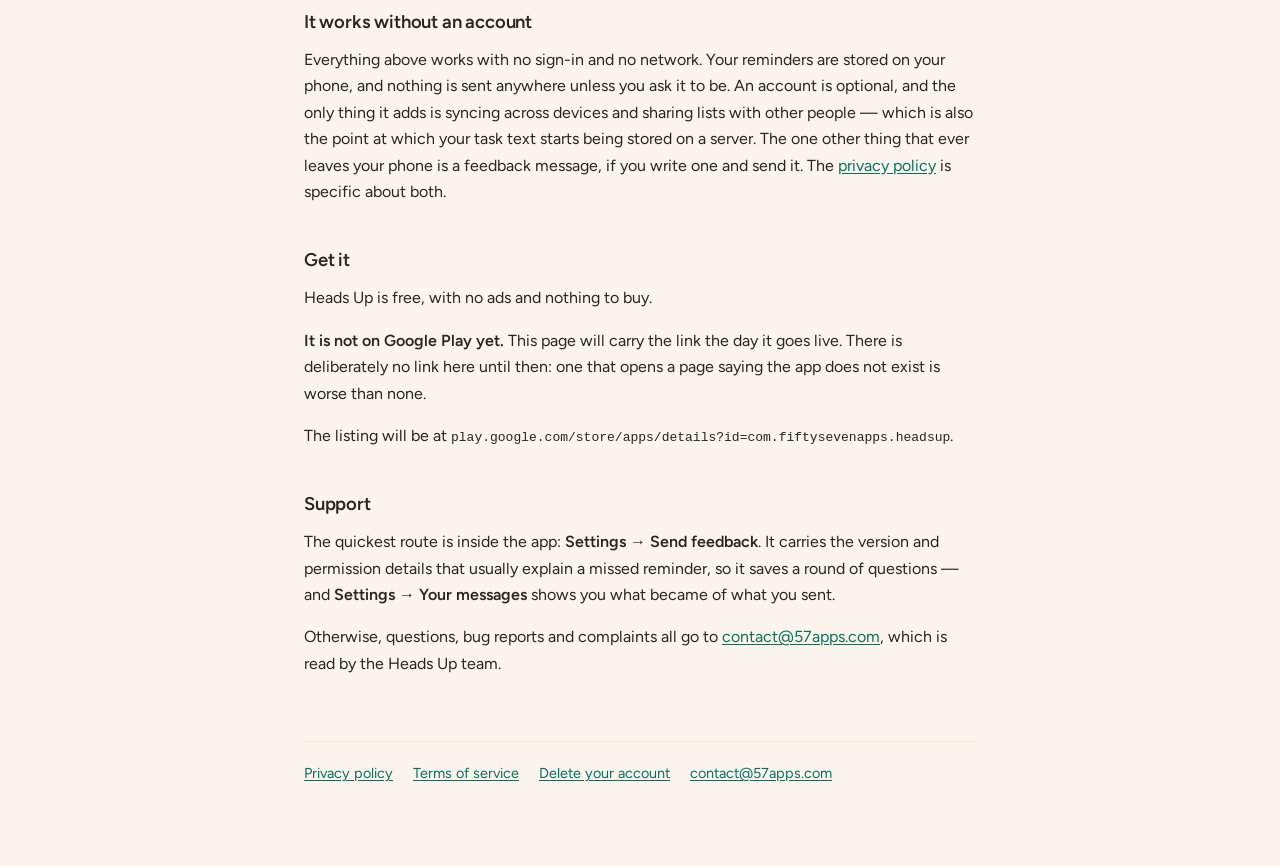
==== commit 1e7c387b: "Show Heads Up as it is now, and say it speaks Spanish The eight screenshots are the store set retake" ====
--- a/headsup/index.html
+++ b/headsup/index.html
@@ -43,7 +43,7 @@
   <img src="/headsup/screenshots/01-home.webp" width="540" height="960"
        alt="Home screen: reminders that stay put" loading="lazy">
   <img src="/headsup/screenshots/02-notifications.webp" width="540" height="960"
-       alt="A reminder in the notification shade, with Done and Open buttons" loading="lazy">
+       alt="An alarm in the notification shade with Done, Snooze and Open, above the pinned summary" loading="lazy">
   <img src="/headsup/screenshots/03-detail.webp" width="540" height="960"
        alt="A reminder's detail sheet, for the ones that can't slip" loading="lazy">
   <img src="/headsup/screenshots/04-add-reminder.webp" width="540" height="960"
@@ -83,6 +83,8 @@
   light and dark.</li>
   <li><strong>Shared lists</strong>, if you make an account — for the things
   a household has to remember together.</li>
+  <li><strong>In English and Spanish.</strong> It follows the phone's
+  language, or pick one in Settings → Language.</li>
 </ul>
 
 <h2>It works without an account</h2>
